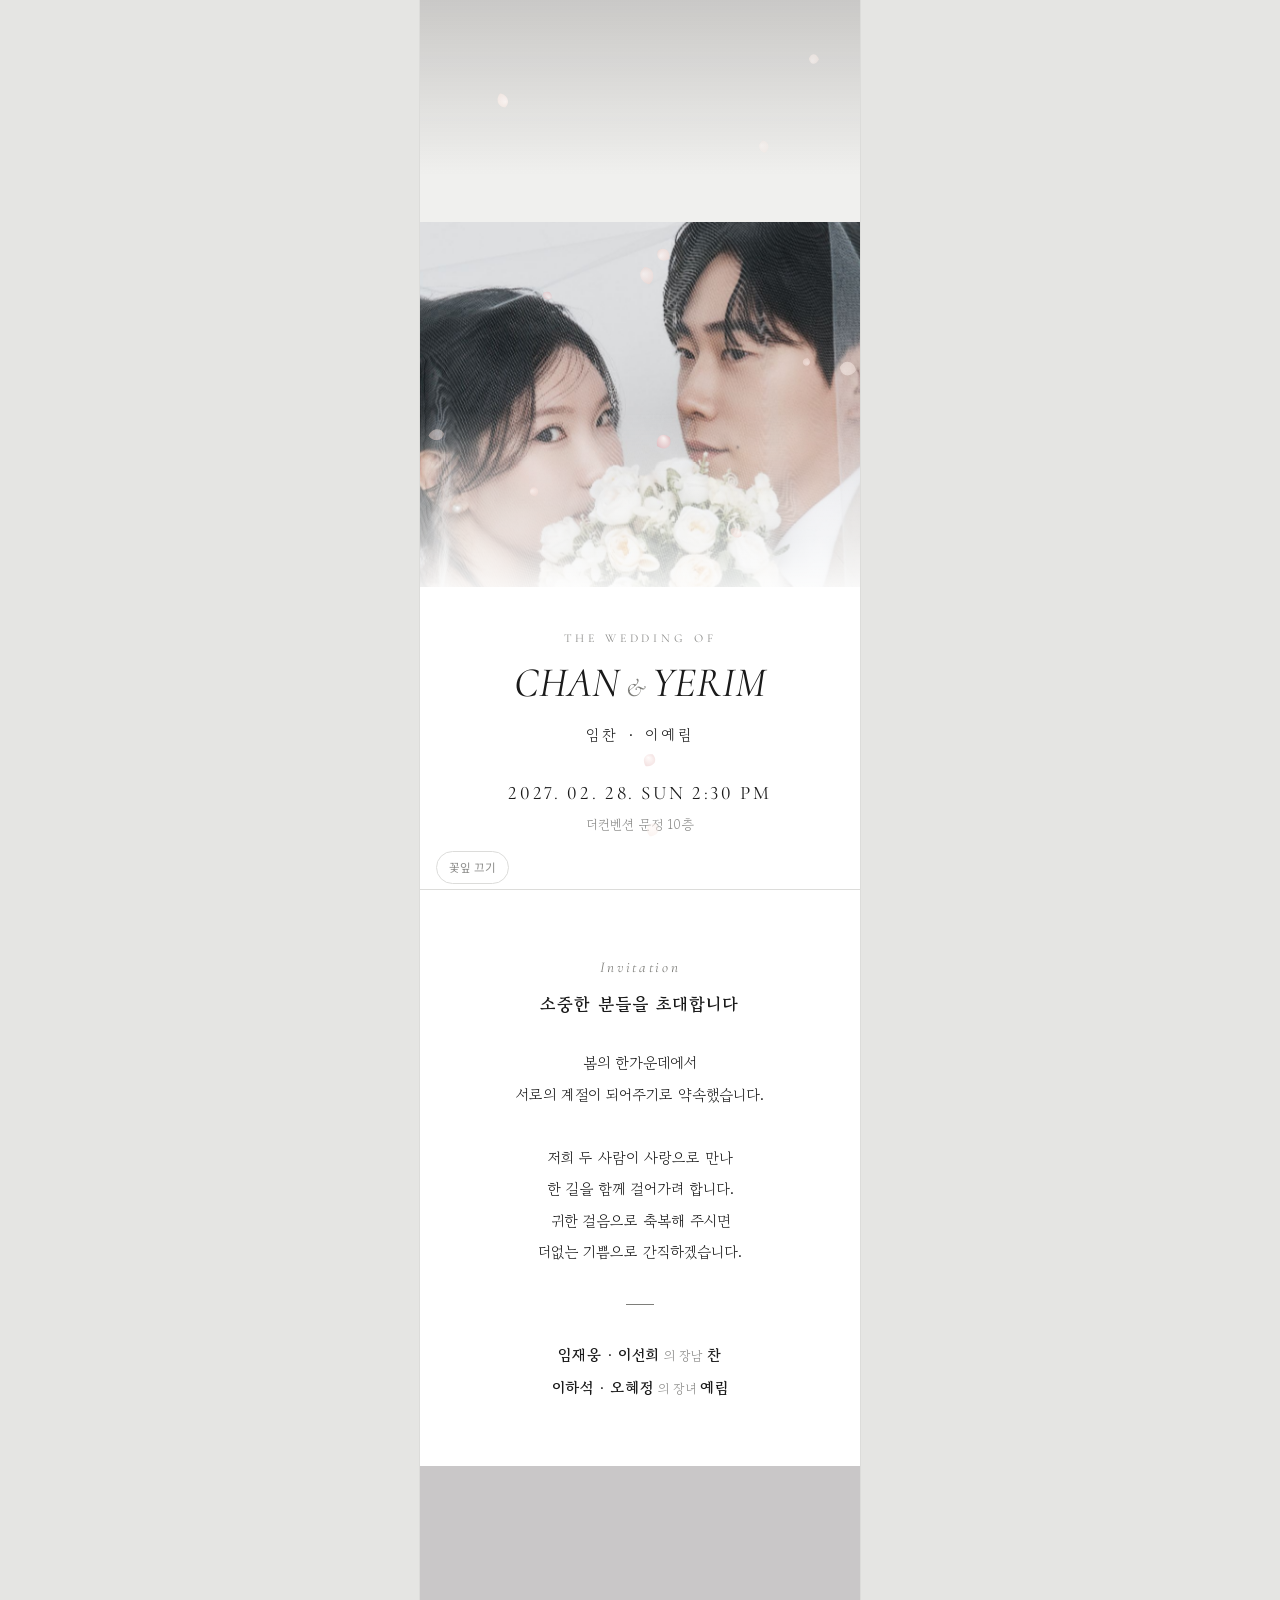
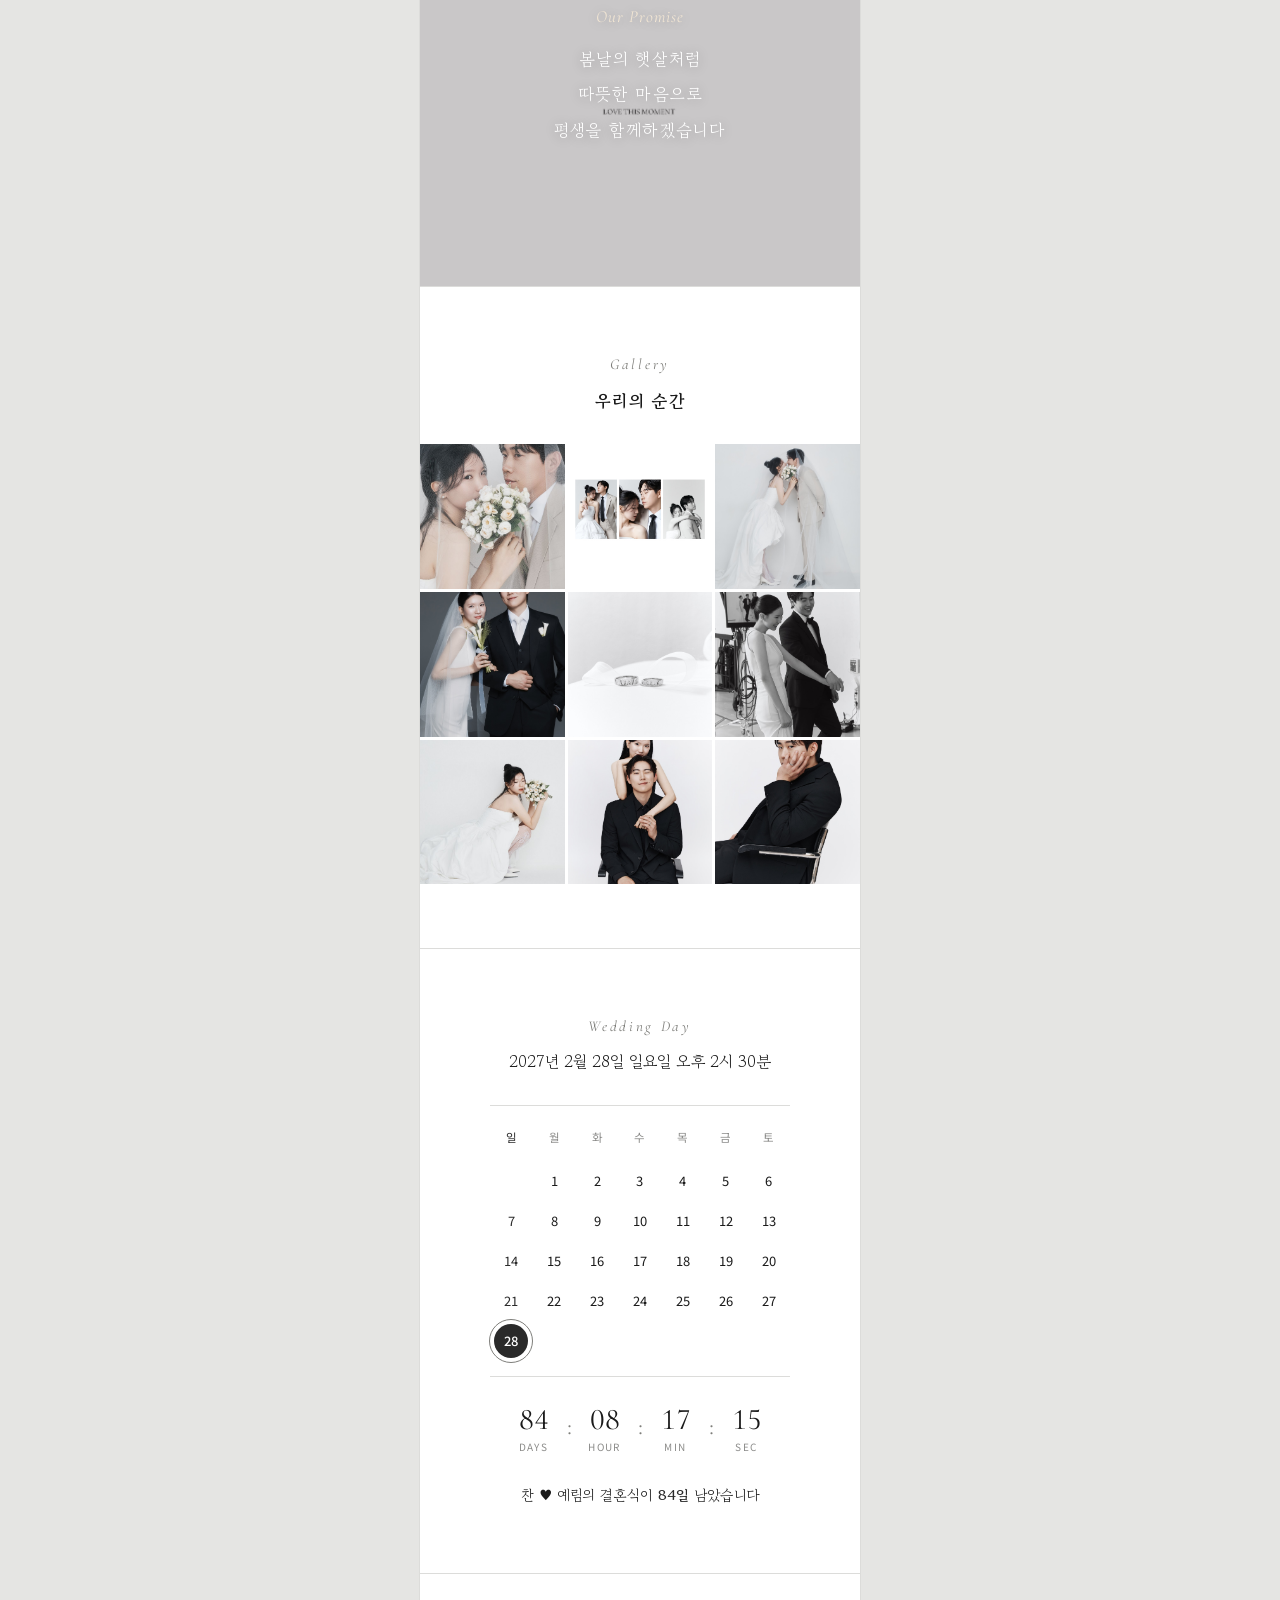
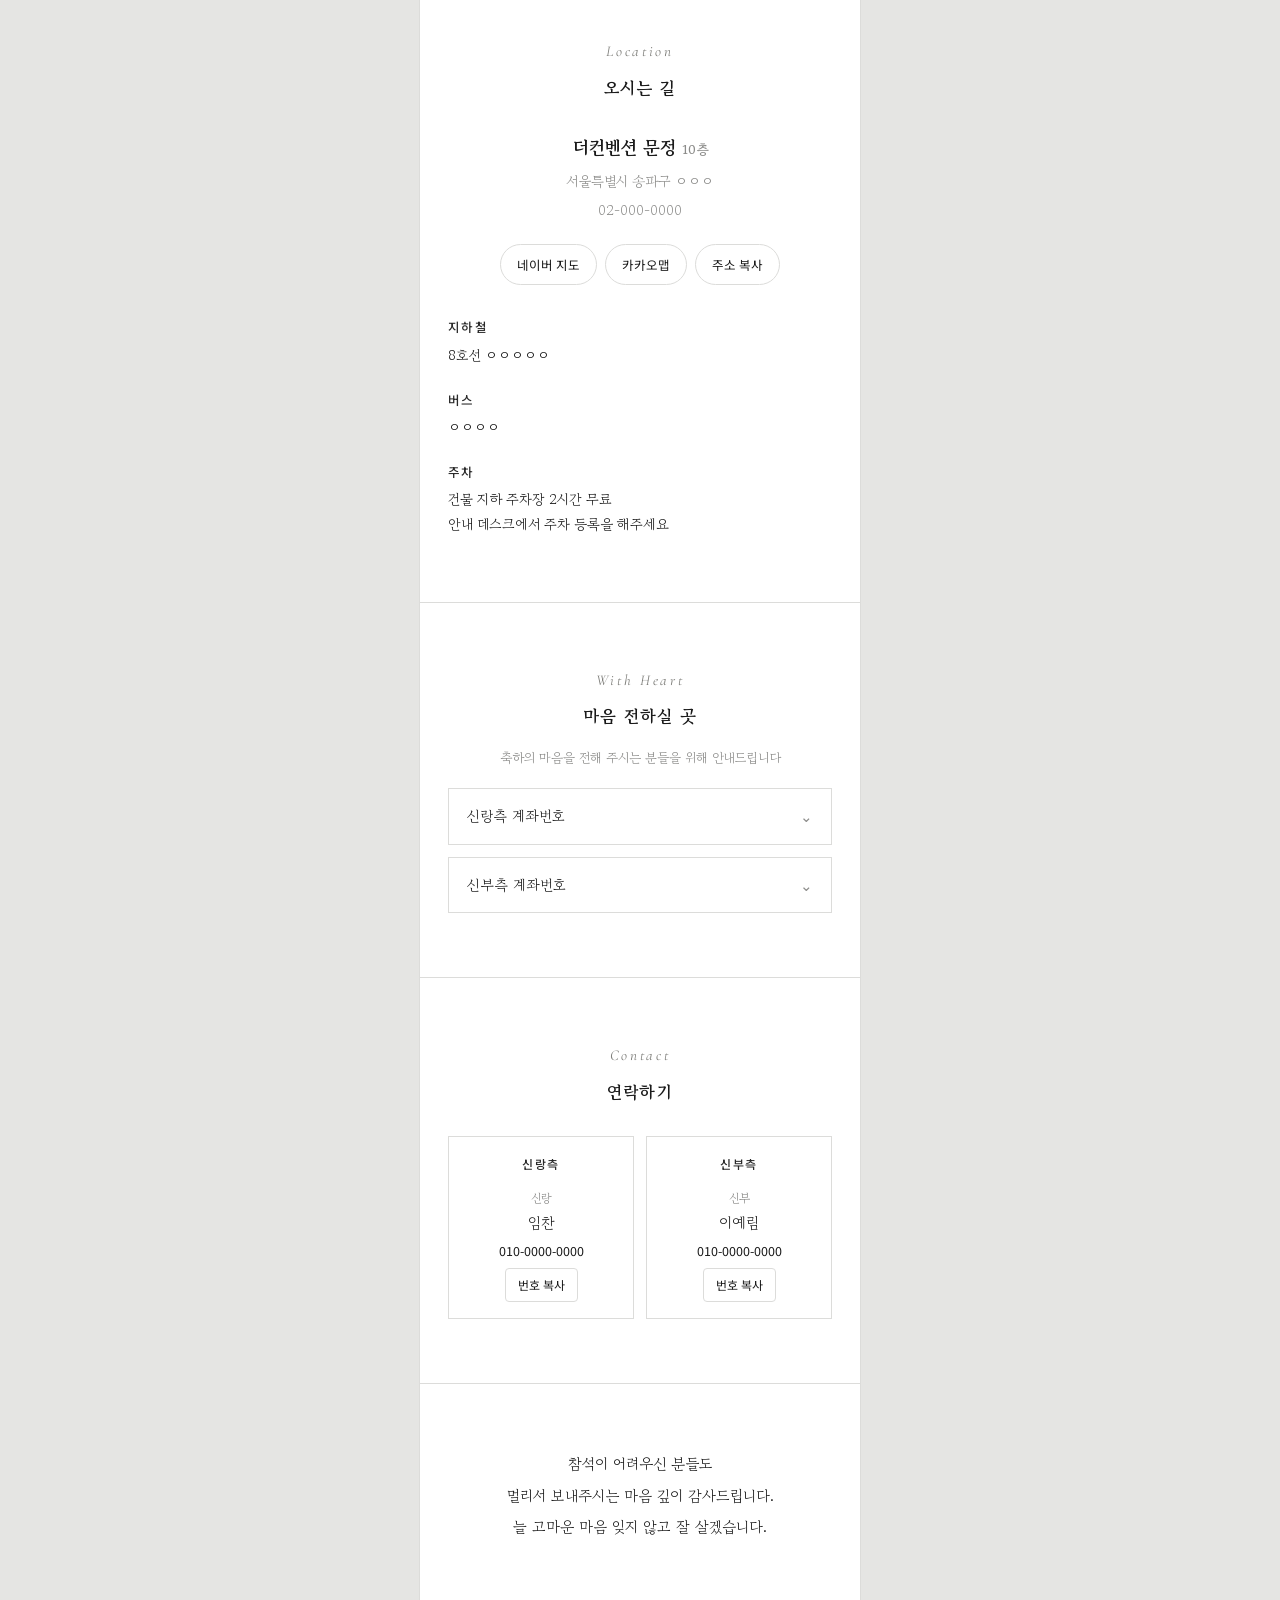
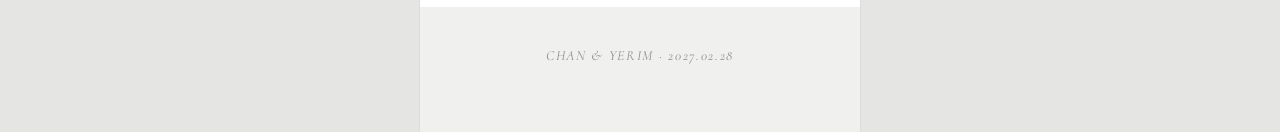
==== index.html @ 81e945f2 "Add files via upload" ====
<!doctype html><html><head><meta charset=utf8><meta name=viewport content="width=device-width,initial-scale=1,viewport-fit=cover"><style>:root{color-scheme:light;padding-top:env(safe-area-inset-top,0px);padding-bottom:env(safe-area-inset-bottom,0px)}body{margin:0;font:14px/1.5 system-ui,-apple-system,sans-serif;background:#fafaf9}img{max-width:100%}[hidden]{display:none!important}</style><meta name="description" content="2027년 2월 28일 · 더컨벤션 문정 10층"><meta property="og:type" content="website"><meta property="og:title" content="임찬 ♥ 이예림 결혼합니다"><meta property="og:description" content="2027년 2월 28일 · 더컨벤션 문정 10층"><meta property="og:image" content="https://chan-yerim-wedding.github.io/og.jpg"><meta property="og:image:width" content="1200"><meta property="og:image:height" content="630"><meta property="og:url" content="https://chan-yerim-wedding.github.io/"><meta name="twitter:card" content="summary_large_image"></head><body><title>임찬 ♥ 이예림 결혼합니다</title><link rel="preconnect" href="https://fonts.googleapis.com"><link rel="preconnect" href="https://fonts.gstatic.com" crossorigin><link rel="stylesheet" href="https://fonts.googleapis.com/css2?family=Cormorant:ital,wght@0,400;0,500;1,400;1,500&family=Gowun+Batang:wght@400;700&family=Gowun+Dodum&family=Great+Vibes&family=Nanum+Myeongjo:wght@400;700&family=Noto+Sans+KR:wght@400;500&family=Playfair+Display:ital@0;1&display=swap"><style id="app-css">
/* Layout: one narrow paper column like a printed card on a tinted ground; the editor is a tabbed sheet. Theme and fonts are swapped by script through these tokens. */
:root{
  --ground:#E9E6E1; --paper:#FBFAF8; --ink:#2B2826; --mute:#8D8781; --line:#DED9D2;
  --accent:#8A6C66; --accent-soft:#F1EAE7; --gold:#A8916A; --bad:#A04A43;
  --f-display:"Cormorant","Gowun Batang",Georgia,serif; --display-style:italic; --display-scale:1;
  --f-body:"Gowun Batang","Nanum Myeongjo","AppleMyungjo",serif;
  --f-ui:"Noto Sans KR",-apple-system,"Apple SD Gothic Neo",sans-serif;
  color-scheme:light;
}
*{box-sizing:border-box}
body{background:var(--ground);color:var(--ink);font-family:var(--f-body);font-size:15px;line-height:1.85;-webkit-font-smoothing:antialiased;transition:background .4s}
button{font:inherit;color:inherit;cursor:pointer}
button:focus-visible,a:focus-visible,input:focus-visible,textarea:focus-visible{outline:2px solid var(--accent);outline-offset:2px}
.card{max-width:440px;margin:0 auto;background:var(--paper);min-height:100%;box-shadow:0 0 0 1px var(--line);overflow:hidden}
.sec{padding:64px 28px;text-align:center;border-top:1px solid var(--line)}
.eyebrow{font-family:var(--f-display);font-style:var(--display-style);font-size:calc(15px * var(--display-scale));letter-spacing:.18em;color:var(--gold);margin:0 0 6px}
.vibes .eyebrow{letter-spacing:.04em}
.h2{font-family:var(--f-body);font-weight:700;font-size:17px;letter-spacing:.08em;margin:0 0 28px;text-wrap:balance}
.muted{color:var(--mute)}
.small{font-size:13px}

/* cover */
.cover{text-align:center;padding:0 0 52px}
.cover-frame{position:relative;overflow:hidden;aspect-ratio:3/4;max-width:100%;background:var(--accent-soft)}
.cover-photo{position:absolute;inset:0;width:100%;height:100%;object-fit:cover;display:block;will-change:transform;animation:settle 2.6s cubic-bezier(.2,.7,.2,1) both}
.cover-frame::after{content:"";position:absolute;inset:0;background:linear-gradient(180deg,rgba(30,24,22,.18),transparent 30%,transparent 70%,color-mix(in srgb,var(--paper) 90%,transparent))}
.std{position:absolute;top:28px;left:0;right:0;text-align:center;z-index:2;color:#fff;font-family:var(--f-display);letter-spacing:.42em;font-size:12px;margin:0;text-shadow:0 1px 8px rgba(0,0,0,.25)}
.std b{display:block;font-weight:400;font-style:var(--display-style);letter-spacing:.06em;font-size:calc(30px * var(--display-scale));margin-top:6px}
.monogram{aspect-ratio:3/4;display:grid;place-items:center;background:var(--accent-soft);position:relative}
.monogram::before{content:"";position:absolute;inset:18px;border:1px solid color-mix(in srgb,var(--accent) 35%,transparent)}
.monogram span{font-family:var(--f-display);font-style:var(--display-style);font-size:88px;line-height:1;color:var(--accent)}
.monogram span em{font-style:normal;font-size:40px;display:block;margin:10px 0;color:var(--gold)}
.cover-of{font-family:var(--f-display);letter-spacing:.32em;font-size:12px;color:var(--mute);margin:40px 0 10px}
.cover-names{font-family:var(--f-display);font-style:var(--display-style);font-size:calc(42px * var(--display-scale));line-height:1.15;margin:0;font-weight:400;text-wrap:balance}
.cover-names i{font-size:.62em;color:var(--gold);margin:0 .25em;font-style:var(--display-style)}
.cover-names span{display:inline-block;animation:rise 1.2s cubic-bezier(.2,.7,.2,1) both}
.cover-ko{font-size:15px;letter-spacing:.2em;margin:14px 0 0}
.cover-date{font-family:var(--f-display);font-size:19px;letter-spacing:.14em;margin:26px 0 2px;font-variant-numeric:lining-nums}
.cover-venue{font-size:13.5px;color:var(--mute);margin:0}
/* cover: overlay */
.cv-overlay .cover{padding:0}
.cv-overlay .cover-frame{aspect-ratio:auto;height:min(720px,100vh);min-height:560px}
.cv-overlay .cover-frame::after{background:linear-gradient(180deg,rgba(20,16,15,.25),transparent 35%,transparent 45%,rgba(20,16,15,.62))}
.cv-overlay .cover-text{position:absolute;left:0;right:0;bottom:44px;z-index:2;color:#fff;padding-inline:20px}
.cv-overlay .cover-of,.cv-overlay .cover-venue{color:rgba(255,255,255,.82)}
.cv-overlay .cover-of{margin-top:0}
.cv-overlay .cover-names i{color:#EADBC0}
.cv-overlay .std{display:none}
/* cover: arch */
.cv-arch .cover{padding:44px 32px 52px}
.cv-arch .cover-frame{border-radius:999px 999px 0 0;aspect-ratio:3/4.2}
.cv-arch .cover-frame::after{background:none}
.cv-arch .std{display:none}
.cv-arch .arch-top{font-family:var(--f-display);letter-spacing:.42em;font-size:11.5px;color:var(--gold);margin:0 0 22px}
.cv-arch .cover-of{margin-top:32px}

@keyframes settle{from{transform:scale(1.12)}to{transform:scale(1)}}
@keyframes rise{from{opacity:0;transform:translateY(14px);filter:blur(3px)}to{opacity:1;transform:none;filter:none}}

/* greeting */
.greet{font-size:15px;line-height:2.1;margin:0}
.ornament{width:28px;height:1px;background:var(--gold);margin:36px auto}
.parents{display:grid;gap:6px;font-size:15px}
.parents b{font-weight:700;letter-spacing:.04em}
.parents .rel{color:var(--mute);font-size:13px;margin:0 .35em}

/* story */
.story{list-style:none;margin:0 auto;padding:0;max-width:320px;text-align:left;position:relative}
.story::before{content:"";position:absolute;left:5px;top:8px;bottom:8px;width:1px;background:var(--line)}
.story li{position:relative;padding:0 0 30px 30px}
.story li:last-child{padding-bottom:0}
.story li::before{content:"";position:absolute;left:0;top:9px;width:11px;height:11px;border-radius:50%;background:var(--paper);border:1px solid var(--accent)}
.story .when{font-family:var(--f-display);font-style:var(--display-style);color:var(--gold);font-size:calc(16px * var(--display-scale));letter-spacing:.06em;margin:0}
.story h3{font-size:15.5px;margin:2px 0 4px;font-weight:700}
.story p{margin:0;font-size:14px;color:var(--mute);line-height:1.85}

/* calendar */
.when-line{font-size:16px;margin:0 0 28px}
.cal{display:grid;grid-template-columns:repeat(7,1fr);gap:6px 0;max-width:300px;margin:0 auto;font-family:var(--f-ui);font-size:13px;font-variant-numeric:tabular-nums;border-block:1px solid var(--line);padding-block:18px}
.cal .wd{color:var(--mute);font-size:11.5px;padding-bottom:6px}
.cal .sun{color:var(--accent)}
.cal div{height:34px;display:grid;place-items:center}
.cal .day{position:relative;width:34px;height:34px;margin:auto;border-radius:50%;background:var(--accent);color:var(--paper);font-weight:500;display:grid;place-items:center}
.cal .day::after{content:"";position:absolute;inset:-5px;border:1px solid var(--gold);border-radius:50%}
.count{display:flex;justify-content:center;gap:4px;margin:26px auto 0;font-family:var(--f-display);font-variant-numeric:tabular-nums lining-nums}
.count div{min-width:58px;display:grid;gap:2px}
.count b{font-weight:400;font-size:30px;line-height:1.1}
.count small{font-family:var(--f-ui);font-size:10px;letter-spacing:.14em;color:var(--mute)}
.count .sep{min-width:0;font-size:24px;color:var(--gold);padding-top:2px}
.dday{margin:26px 0 0;font-size:14.5px}
.dday b{color:var(--accent)}

/* mid */
.mid{position:relative;overflow:hidden;height:420px;display:grid;place-items:center;text-align:center}
.mid img{position:absolute;left:0;top:-15%;width:100%;height:130%;object-fit:cover;will-change:transform;max-width:none}
.mid::before{content:"";position:absolute;inset:0;background:rgba(30,24,26,.24);z-index:1}
.mid-in{position:relative;z-index:2;padding-inline:24px}
.mid-in p{color:#fff;font-size:17px;line-height:2.1;letter-spacing:.06em;margin:0;text-shadow:0 1px 12px rgba(0,0,0,.25)}
.mid-in .eyebrow{color:#F2E6D4;margin-bottom:12px;line-height:1.4}

/* gallery */
.grid{display:grid;grid-template-columns:repeat(6,1fr);gap:3px;margin:0 -28px}
.grid button{padding:0;border:0;background:var(--line);aspect-ratio:1;overflow:hidden;display:block;grid-column:span 2}
.grid button.w6{grid-column:span 6;aspect-ratio:3/2}
.grid button.w3{grid-column:span 3}
.gimg{width:100%;height:100%;object-fit:cover;display:block;transition:transform .6s ease}
.grid button:hover .gimg,.mag button:hover .gimg{transform:scale(1.04)}
.mag{columns:2;column-gap:8px;margin:0 -12px}
.mag button{display:block;width:100%;padding:0;border:0;margin:0 0 8px;break-inside:avoid;overflow:hidden;background:var(--line);aspect-ratio:3/4}
.mag button:nth-child(3n+2){aspect-ratio:1}
.mag button:nth-child(4n+3){aspect-ratio:4/5}
.slide{display:flex;gap:10px;overflow-x:auto;scroll-snap-type:x mandatory;margin:0 -28px;padding:0 28px 6px;scrollbar-width:none;-webkit-overflow-scrolling:touch}
.slide::-webkit-scrollbar{display:none}
.slide button{flex:0 0 84%;padding:0;border:0;scroll-snap-align:center;aspect-ratio:3/4;overflow:hidden;background:var(--line);border-radius:2px}
.slide-count{margin:14px 0 0;font-family:var(--f-display);letter-spacing:.2em;font-size:14px;color:var(--mute);font-variant-numeric:tabular-nums lining-nums}
.more{margin-top:22px;background:none;border:1px solid var(--line);padding:9px 22px;font-family:var(--f-ui);font-size:13px;color:var(--mute)}
.lb{position:fixed;inset:0;background:rgba(24,22,21,.95);z-index:60;display:flex;flex-direction:column;align-items:center;justify-content:center;padding:calc(16px + env(safe-area-inset-top,0px)) 16px calc(16px + env(safe-area-inset-bottom,0px))}
.lb img{max-height:78vh;max-width:100%;object-fit:contain}
.lb-bar{display:flex;gap:28px;align-items:center;margin-top:18px;color:#EDE8E3;font-family:var(--f-ui);font-size:13px;font-variant-numeric:tabular-nums}
.lb-bar button{background:none;border:0;color:#EDE8E3;font-size:22px;padding:6px 12px}
.lb-x{position:absolute;top:calc(12px + env(safe-area-inset-top,0px));right:12px;background:none;border:0;color:#EDE8E3;font-size:28px;line-height:1;padding:8px}

/* location */
.venue{font-size:18px;font-weight:700;margin:0}
.addr{margin:4px 0 0;font-size:14px;color:var(--mute)}
.btnrow{display:flex;gap:8px;justify-content:center;flex-wrap:wrap;margin:20px 0 6px}
.pill{display:inline-flex;align-items:center;gap:6px;border:1px solid var(--line);background:var(--paper);padding:8px 16px;font-family:var(--f-ui);font-size:12.5px;color:var(--ink);text-decoration:none;border-radius:999px}
.pill:hover{border-color:var(--accent);color:var(--accent)}
.way{text-align:left;margin-top:30px;display:grid;gap:20px}
.way h3{font-family:var(--f-ui);font-size:12.5px;font-weight:500;letter-spacing:.1em;color:var(--accent);margin:0 0 4px}
.way p{margin:0;font-size:14px;line-height:1.8}

/* notice */
.notices{display:grid;gap:12px;text-align:left}
.notice{border:1px solid var(--line);padding:18px 20px;background:color-mix(in srgb,var(--accent-soft) 40%,var(--paper))}
.notice h3{font-size:14.5px;margin:0 0 6px;font-weight:700;color:var(--accent)}
.notice p{margin:0;font-size:14px;line-height:1.85}

/* accounts & contact */
.acc{text-align:left;border:1px solid var(--line);margin-top:12px}
.acc>button{width:100%;display:flex;justify-content:space-between;align-items:center;background:var(--paper);border:0;padding:14px 18px;font-size:14.5px}
.acc>button span:last-child{font-family:var(--f-ui);color:var(--mute);transition:transform .25s}
.acc.open>button span:last-child{transform:rotate(180deg)}
.acc-body{border-top:1px solid var(--line);background:color-mix(in srgb,var(--accent-soft) 45%,var(--paper))}
.acc-row{display:flex;justify-content:space-between;gap:12px;align-items:center;padding:14px 18px;border-top:1px solid var(--line)}
.acc-row:first-child{border-top:0}
.acc-row>div{min-width:0}
.acc-row .who{font-size:13px;color:var(--mute);margin:0}
.acc-row .num{font-family:var(--f-ui);font-size:14px;margin:0;font-variant-numeric:tabular-nums;word-break:break-all}
.copy{flex:none;border:1px solid var(--line);background:var(--paper);font-family:var(--f-ui);font-size:12px;padding:5px 12px;border-radius:4px}
.contacts{display:grid;grid-template-columns:1fr 1fr;gap:12px}
.contacts>div{border:1px solid var(--line);padding:16px 10px;min-width:0;display:grid;gap:12px;align-content:start}
.contacts h3{margin:0;font-family:var(--f-ui);font-size:12px;font-weight:500;letter-spacing:.12em;color:var(--accent)}
.person p{margin:0}
.person .role{font-size:12px;color:var(--mute)}
.person .num{font-family:var(--f-ui);font-size:12.5px;font-variant-numeric:tabular-nums;margin:2px 0 6px;word-break:break-all}

.closing{line-height:2.1;margin:0}
.foot{padding:36px 20px 64px;text-align:center;font-family:var(--f-display);font-style:var(--display-style);color:var(--mute);letter-spacing:.12em;font-size:calc(14px * var(--display-scale));background:var(--accent-soft)}

/* floating */
.progress{position:fixed;top:env(safe-area-inset-top,0px);left:50%;width:min(440px,100%);transform:translateX(-50%);height:2px;z-index:45;pointer-events:none}
.progress i{display:block;height:100%;background:linear-gradient(90deg,transparent,var(--gold));transform-origin:0 50%;transform:scaleX(0)}
.fx-cv{position:fixed;top:0;left:50%;transform:translateX(-50%);width:min(440px,100%);height:100%;pointer-events:none;z-index:35}
.chip{position:fixed;z-index:46;background:color-mix(in srgb,var(--paper) 84%,transparent);backdrop-filter:blur(6px);-webkit-backdrop-filter:blur(6px);border:1px solid var(--line);border-radius:999px;font-family:var(--f-ui);font-size:11.5px;padding:5px 12px;color:var(--mute)}
.fx-tg{bottom:calc(16px + env(safe-area-inset-bottom,0px));left:max(16px,calc(50% - 204px))}
.is-admin .fx-tg{bottom:calc(84px + env(safe-area-inset-bottom,0px))}
.is-admin .bgm{top:calc(100px + env(safe-area-inset-top,0px))}
.bgm{top:calc(14px + env(safe-area-inset-top,0px));right:max(14px,calc(50% - 206px));display:flex;align-items:center;gap:6px;color:var(--ink)}
.bars{display:inline-flex;gap:2px;align-items:flex-end;height:11px}
.bars i{width:2px;background:var(--accent);height:3px}
.bgm.on .bars i{animation:eq .9s ease-in-out infinite}
.bgm.on .bars i:nth-child(2){animation-delay:.2s}.bgm.on .bars i:nth-child(3){animation-delay:.4s}
@keyframes eq{0%,100%{height:3px}50%{height:11px}}
.toast{position:fixed;left:50%;bottom:calc(64px + env(safe-area-inset-bottom,0px));transform:translateX(-50%);background:var(--ink);color:var(--paper);font-family:var(--f-ui);font-size:13px;padding:10px 18px;border-radius:999px;z-index:80;max-width:calc(100% - 32px);text-align:center}
.fab{position:fixed;right:16px;bottom:calc(16px + env(safe-area-inset-bottom,0px));z-index:40;background:var(--ink);color:var(--paper);border:0;border-radius:999px;padding:11px 18px;font-family:var(--f-ui);font-size:13px;box-shadow:0 6px 20px rgba(0,0,0,.18)}

/* scroll reveal */
@supports (animation-timeline: view()){
  .rv{animation:reveal linear both;animation-timeline:view();animation-range:entry 0% entry 100%}
  .rv-soft{animation:reveal-soft linear both;animation-timeline:view();animation-range:entry 0% entry 90%}
  .cal .day::after{animation:ring linear both;animation-timeline:view();animation-range:entry 40% cover 45%}
  .ornament{animation:line linear both;animation-timeline:view();animation-range:entry 20% cover 40%}
}
@keyframes reveal{from{opacity:0;transform:translateY(34px);filter:blur(4px)}to{opacity:1;transform:none;filter:none}}
@keyframes reveal-soft{from{opacity:0;transform:scale(.94)}to{opacity:1;transform:none}}
@keyframes ring{from{transform:scale(1.9);opacity:0}to{transform:scale(1);opacity:1}}
@keyframes line{from{transform:scaleX(0)}to{transform:scaleX(1)}}
.no-motion .rv,.no-motion .rv-soft,.no-motion .ornament,.no-motion .cal .day::after,.no-motion .cover-photo,.no-motion .cover-names span{animation:none!important}

/* admin */
.adm{font-family:var(--f-ui);font-size:14px;line-height:1.6;min-height:100%}
.adm-top{position:sticky;top:env(safe-area-inset-top,0px);z-index:30;background:var(--paper);border-bottom:1px solid var(--line)}
.adm-top-in{max-width:640px;margin:0 auto;display:flex;align-items:center;gap:10px;padding:10px 16px}
.adm-top h1{font-size:15px;font-weight:500;margin:0;flex:1;min-width:0}
.tabs{display:flex;border:1px solid var(--line);border-radius:6px;overflow:hidden}
.tabs button{border:0;background:var(--paper);padding:6px 12px;font-size:13px}
.tabs button[aria-pressed="true"]{background:var(--ink);color:var(--paper)}
.adm-x{border:0;background:none;font-size:13px;color:var(--mute);padding:6px 4px}
.subtabs{max-width:640px;margin:0 auto;display:flex;gap:6px;padding:0 16px 10px;overflow-x:auto}
.subtabs button{flex:none;border:1px solid var(--line);background:var(--paper);border-radius:999px;padding:5px 14px;font-size:13px;color:var(--mute)}
.subtabs button[aria-pressed="true"]{border-color:var(--accent);color:var(--accent);background:var(--accent-soft)}
.adm-body{max-width:640px;margin:0 auto;padding:16px 16px 120px;display:grid;gap:14px}
.note{background:var(--accent-soft);border:1px solid color-mix(in srgb,var(--accent) 25%,transparent);padding:12px 14px;border-radius:8px;font-size:13px}
.note button{margin-left:6px;border:1px solid var(--accent);background:var(--paper);color:var(--accent);border-radius:4px;font-size:12px;padding:2px 10px}
.panel{background:var(--paper);border:1px solid var(--line);border-radius:10px;padding:18px 16px}
.panel h2{font-size:14px;font-weight:500;margin:0 0 14px}
.panel h2 small{font-weight:400;color:var(--mute);margin-left:6px;font-size:12px}
.fields{display:grid;grid-template-columns:1fr 1fr;gap:12px}
.fld{display:grid;gap:4px;min-width:0}
.fld.wide{grid-column:1/-1}
.fld label{font-size:12px;color:var(--mute)}
.fld input,.fld textarea,.row-edit input,.row-edit textarea{width:100%;min-width:0;border:1px solid var(--line);border-radius:6px;padding:9px 10px;font:inherit;font-size:14px;background:#fff;color:#2B2826}
.fld textarea,.row-edit textarea{min-height:92px;resize:vertical;line-height:1.7}
@media (max-width:480px){.fields{grid-template-columns:1fr}}
.opts{display:grid;grid-template-columns:repeat(auto-fill,minmax(112px,1fr));gap:8px}
.opt{border:1px solid var(--line);background:#fff;border-radius:8px;padding:10px;text-align:left;display:grid;gap:6px;min-width:0;color:#2B2826}
.opt[aria-pressed="true"]{border-color:var(--accent);box-shadow:0 0 0 1px var(--accent)}
.opt b{font-weight:500;font-size:13px}
.opt small{color:#8D8781;font-size:11.5px;line-height:1.4}
.sw{display:flex;gap:4px}
.sw i{width:18px;height:18px;border-radius:50%;border:1px solid rgba(0,0,0,.08)}
.opt .sample-txt{font-size:20px;line-height:1.2}
.chk{display:flex;align-items:center;gap:8px;font-size:14px;margin-top:12px}
.chk input{width:18px;height:18px;accent-color:var(--accent)}
.cover-slot{display:flex;gap:14px;align-items:center;flex-wrap:wrap}
.cover-slot img,.cover-slot .empty{width:96px;aspect-ratio:3/4;object-fit:cover;border-radius:4px;border:1px solid var(--line);background:var(--accent-soft)}
.cover-slot .empty{display:grid;place-items:center;color:var(--mute);font-size:11px;text-align:center}
.pics{display:grid;grid-template-columns:repeat(auto-fill,minmax(96px,1fr));gap:10px;margin-top:12px}
.pic{position:relative;border:1px solid var(--line);border-radius:6px;overflow:hidden;background:var(--line)}
.pic img{width:100%;aspect-ratio:1;object-fit:cover;display:block}
.pic .n{position:absolute;top:4px;left:4px;background:rgba(0,0,0,.55);color:#fff;font-size:11px;padding:0 6px;border-radius:3px;font-variant-numeric:tabular-nums}
.pic-ctl{display:flex;background:var(--paper)}
.pic-ctl button{flex:1;border:0;background:none;padding:5px 0;font-size:13px;color:var(--mute)}
.pic-ctl .del:hover{color:var(--bad)}
.ask{position:absolute;inset:0;background:rgba(251,250,248,.95);display:grid;place-content:center;gap:6px;text-align:center;font-size:12px;padding:6px;color:#2B2826}
.ask div{display:flex;gap:6px;justify-content:center}
.ask button{border:1px solid var(--line);background:#fff;border-radius:4px;padding:3px 8px;font-size:12px}
.ask .yes{border-color:var(--bad);color:var(--bad)}
.upl{position:relative;display:inline-flex;align-items:center;gap:6px;border:1px dashed var(--accent);color:var(--accent);background:var(--paper);border-radius:6px;padding:8px 14px;font-size:13px;cursor:pointer}
.upl input{position:absolute;width:1px;height:1px;opacity:0}
.ghost{border:1px solid var(--line);background:var(--paper);border-radius:6px;padding:7px 12px;font-size:13px}
.tpls{display:flex;flex-wrap:wrap;gap:6px;margin-bottom:12px}
.rows{display:grid;gap:10px}
.row-edit{display:grid;grid-template-columns:repeat(var(--cols,3),minmax(0,1fr)) auto;gap:6px;align-items:start;border-top:1px dashed var(--line);padding-top:10px}
.row-edit:first-child{border-top:0;padding-top:0}
.row-edit .full{grid-column:1/-2}
.row-edit .rm{border:0;background:none;color:var(--mute);font-size:18px;padding:4px 6px}
@media (max-width:480px){.row-edit{grid-template-columns:1fr 1fr auto}.row-edit>input:nth-child(3){grid-column:1/3}}
.side-label{font-size:12px;color:var(--accent);margin:4px 0 6px}
.order{display:grid;gap:6px}
.order-row{display:flex;align-items:center;gap:10px;border:1px solid var(--line);border-radius:8px;padding:8px 10px;background:#fff;color:#2B2826}
.order-row.off{opacity:.5}
.order-row span{flex:1;min-width:0;font-size:14px}
.order-row button{border:1px solid var(--line);background:var(--paper);border-radius:4px;width:30px;height:28px;padding:0}
.order-row input{width:18px;height:18px;accent-color:var(--accent)}
.savebar{position:fixed;left:0;right:0;bottom:0;z-index:30;background:var(--paper);border-top:1px solid var(--line);padding:12px 16px calc(12px + env(safe-area-inset-bottom,0px))}
.savebar-in{max-width:640px;margin:0 auto;display:flex;align-items:center;gap:12px}
.meter{flex:1;font-size:12px;color:var(--mute);min-width:0;font-variant-numeric:tabular-nums}
.meter b{font-weight:500;color:var(--ink)}
.meter.warn b{color:var(--bad)}
.save{border:0;background:var(--accent);color:#fff;border-radius:8px;padding:11px 22px;font-size:14px;font-weight:500}
.save:disabled{opacity:.55;cursor:default}
.preview-wrap{padding:16px 0 120px}
@media (prefers-reduced-motion:reduce){*,*::before,*::after{transition:none!important;animation:none!important}}
</style><main id="app"></main><script type="application/json" id="app-data">{"isSample":false,"groom":{"name":"임찬","en":"CHAN","father":"임재웅","mother":"이선희","order":"장남","phone":"010-0000-0000","fatherPhone":"","motherPhone":""},"bride":{"name":"이예림","en":"YERIM","father":"이하석","mother":"오혜정","order":"장녀","phone":"010-0000-0000","fatherPhone":"","motherPhone":""},"date":"2027-02-28","time":"14:30","venue":"더컨벤션 문정","hall":"10층","address":"서울특별시 송파구 ㅇㅇㅇ","venueTel":"02-000-0000","greetTitle":"소중한 분들을 초대합니다","greeting":"봄의 한가운데에서\n서로의 계절이 되어주기로 약속했습니다.\n\n저희 두 사람이 사랑으로 만나\n한 길을 함께 걸어가려 합니다.\n귀한 걸음으로 축복해 주시면\n더없는 기쁨으로 간직하겠습니다.","subway":"8호선 ㅇㅇㅇㅇㅇ","bus":"ㅇㅇㅇㅇ","parking":"건물 지하 주차장 2시간 무료\n안내 데스크에서 주차 등록을 해주세요","accounts":{"groom":[{"who":"신랑 임 찬","bank":"국민은행","num":"000000-00-000000"},{"who":"아버지 임재웅","bank":"신한은행","num":"000-000-000000"}],"bride":[{"who":"신부 이예림","bank":"우리은행","num":"0000-000-000000"},{"who":"아버지 이하석","bank":"하나은행","num":"000-000000-00000"}]},"closing":"참석이 어려우신 분들도\n멀리서 보내주시는 마음 깊이 감사드립니다.\n늘 고마운 마음 잊지 않고 잘 살겠습니다.","cover":"[data-uri]","photos":["[data-uri]","[data-uri]","[data-uri]","[data-uri]","[data-uri]","[data-uri]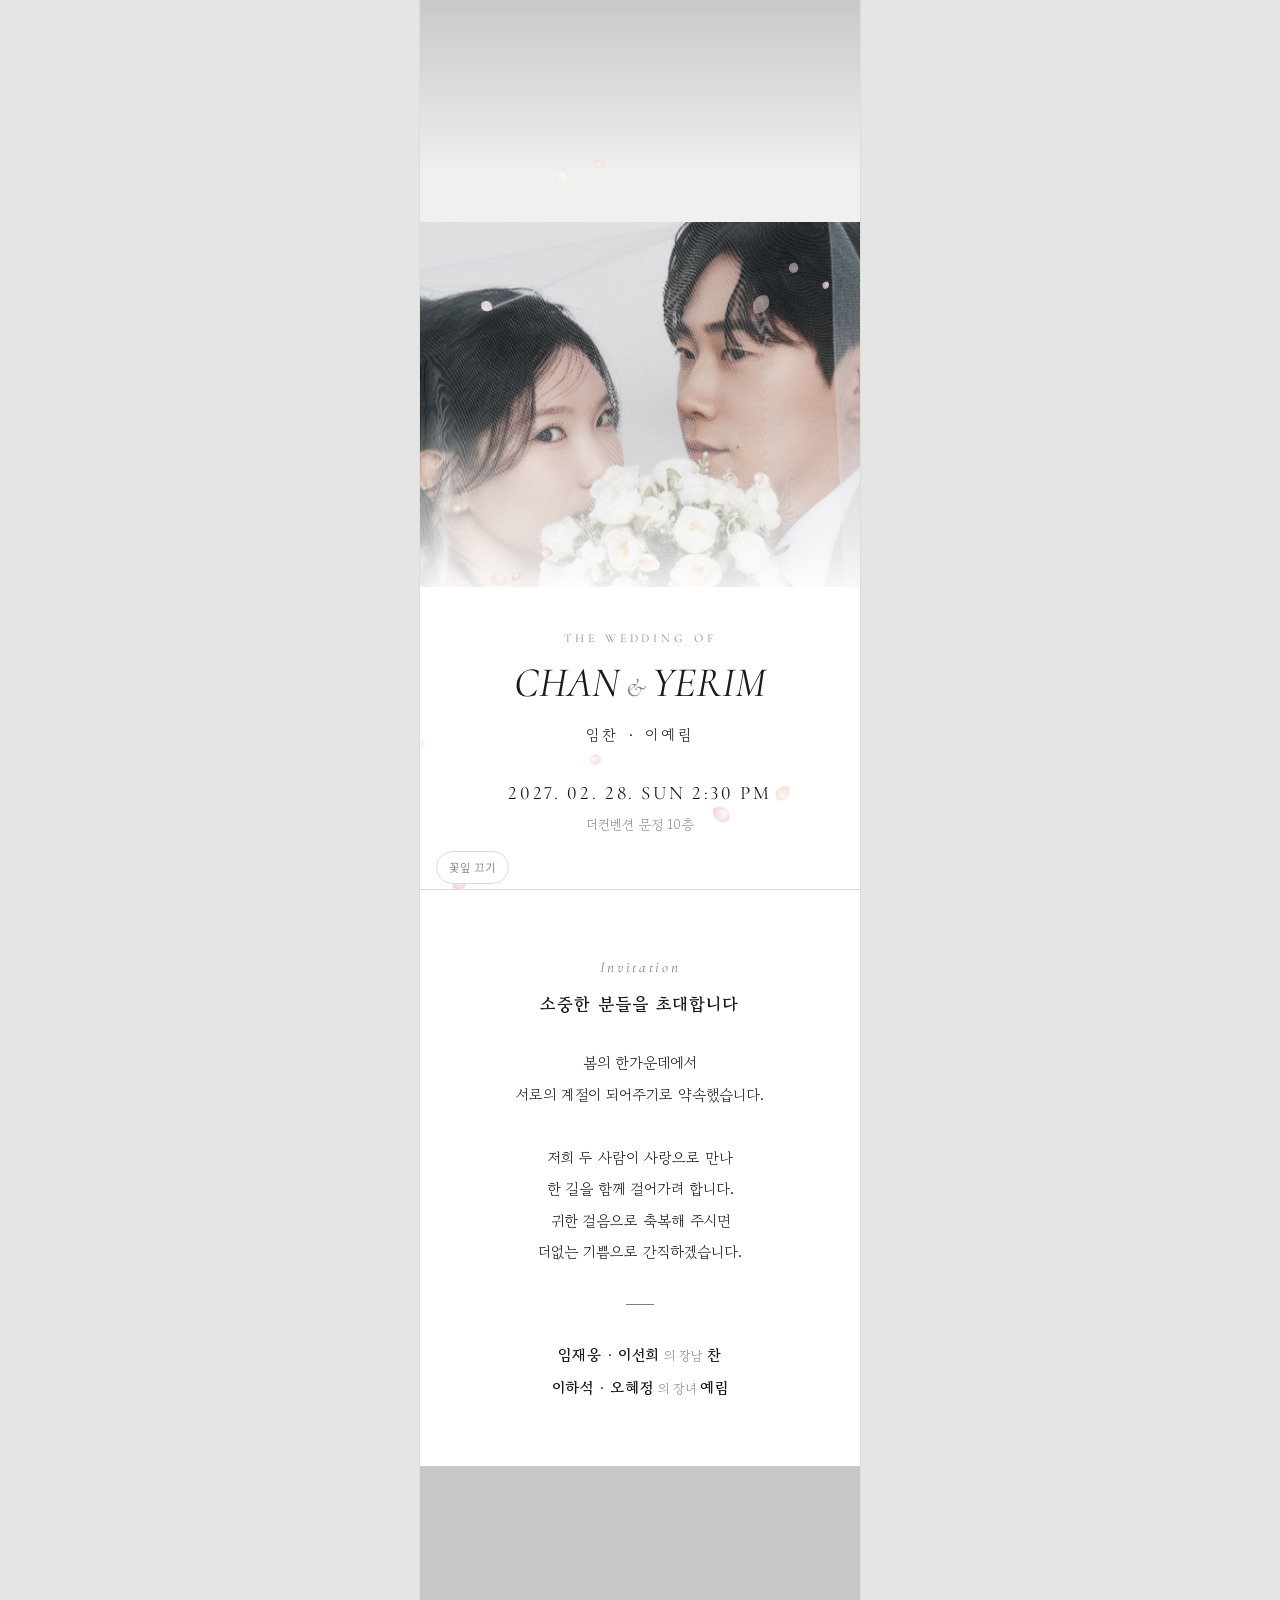
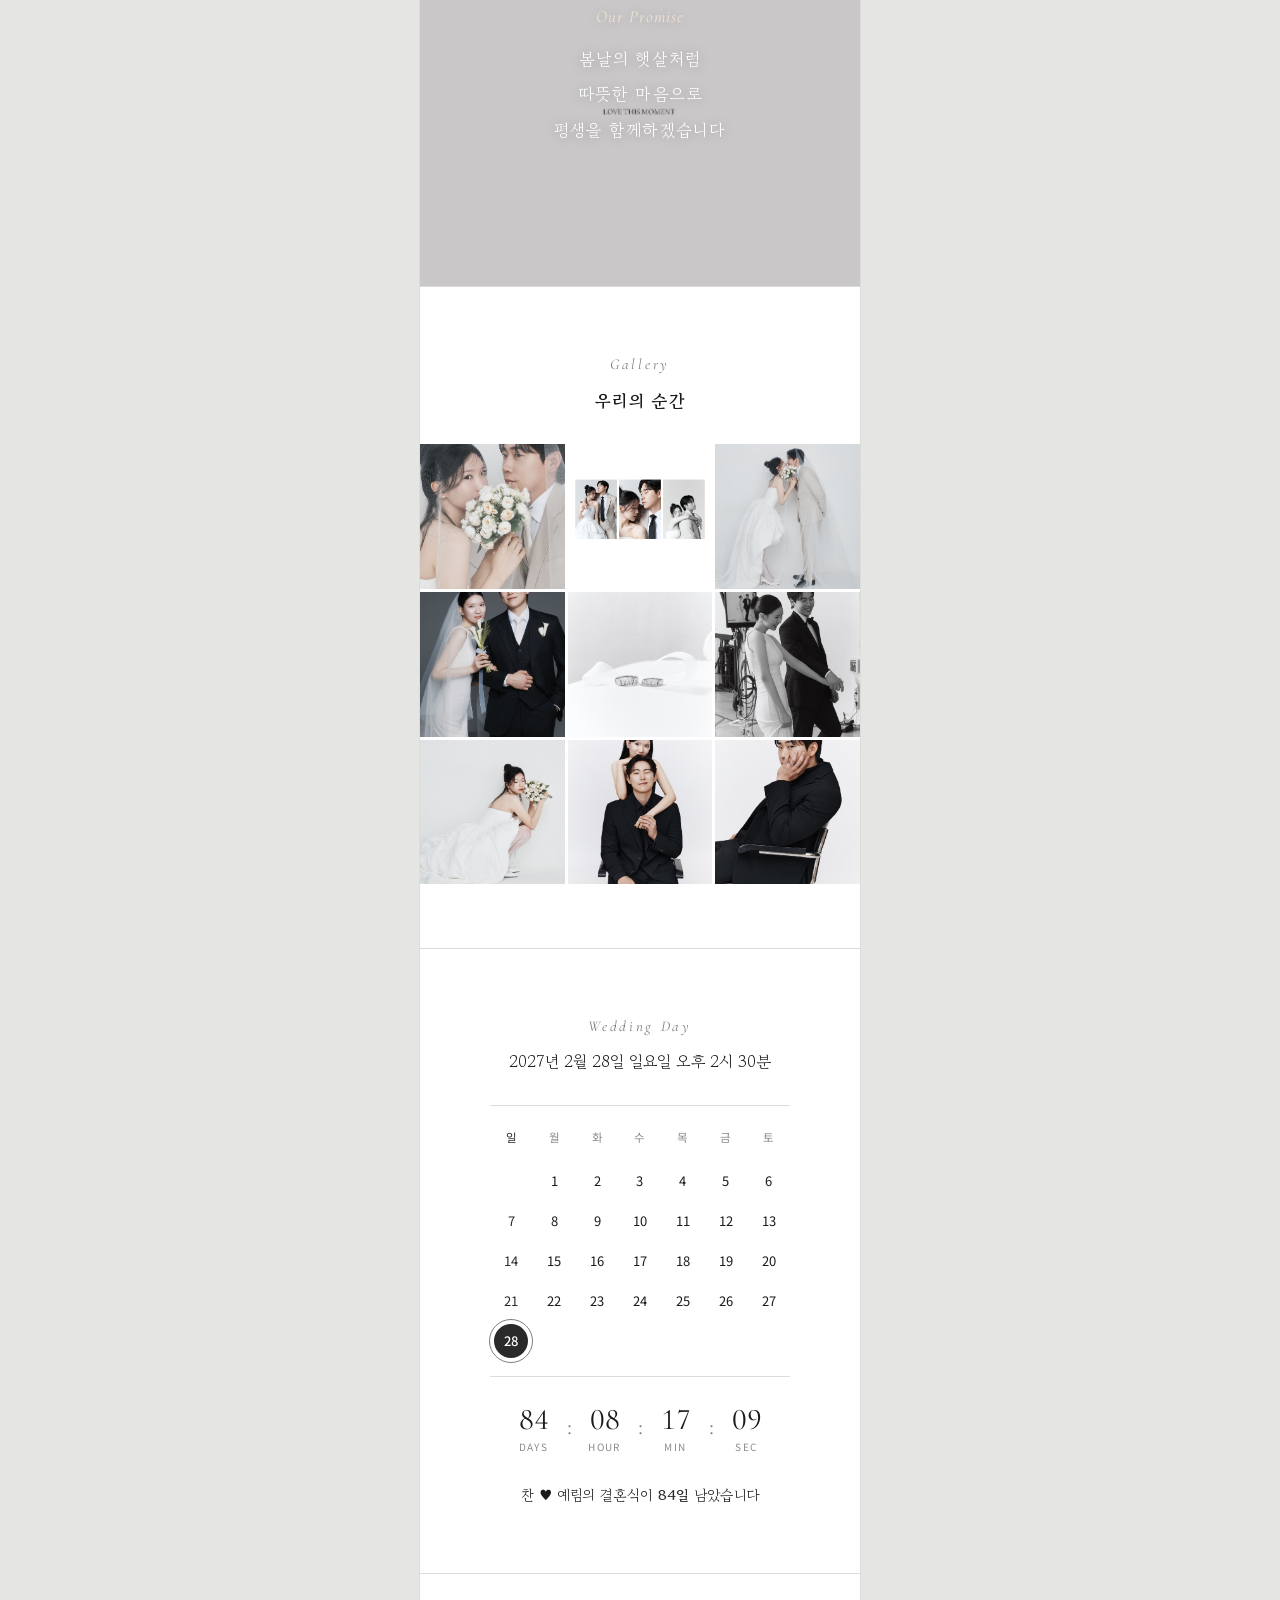
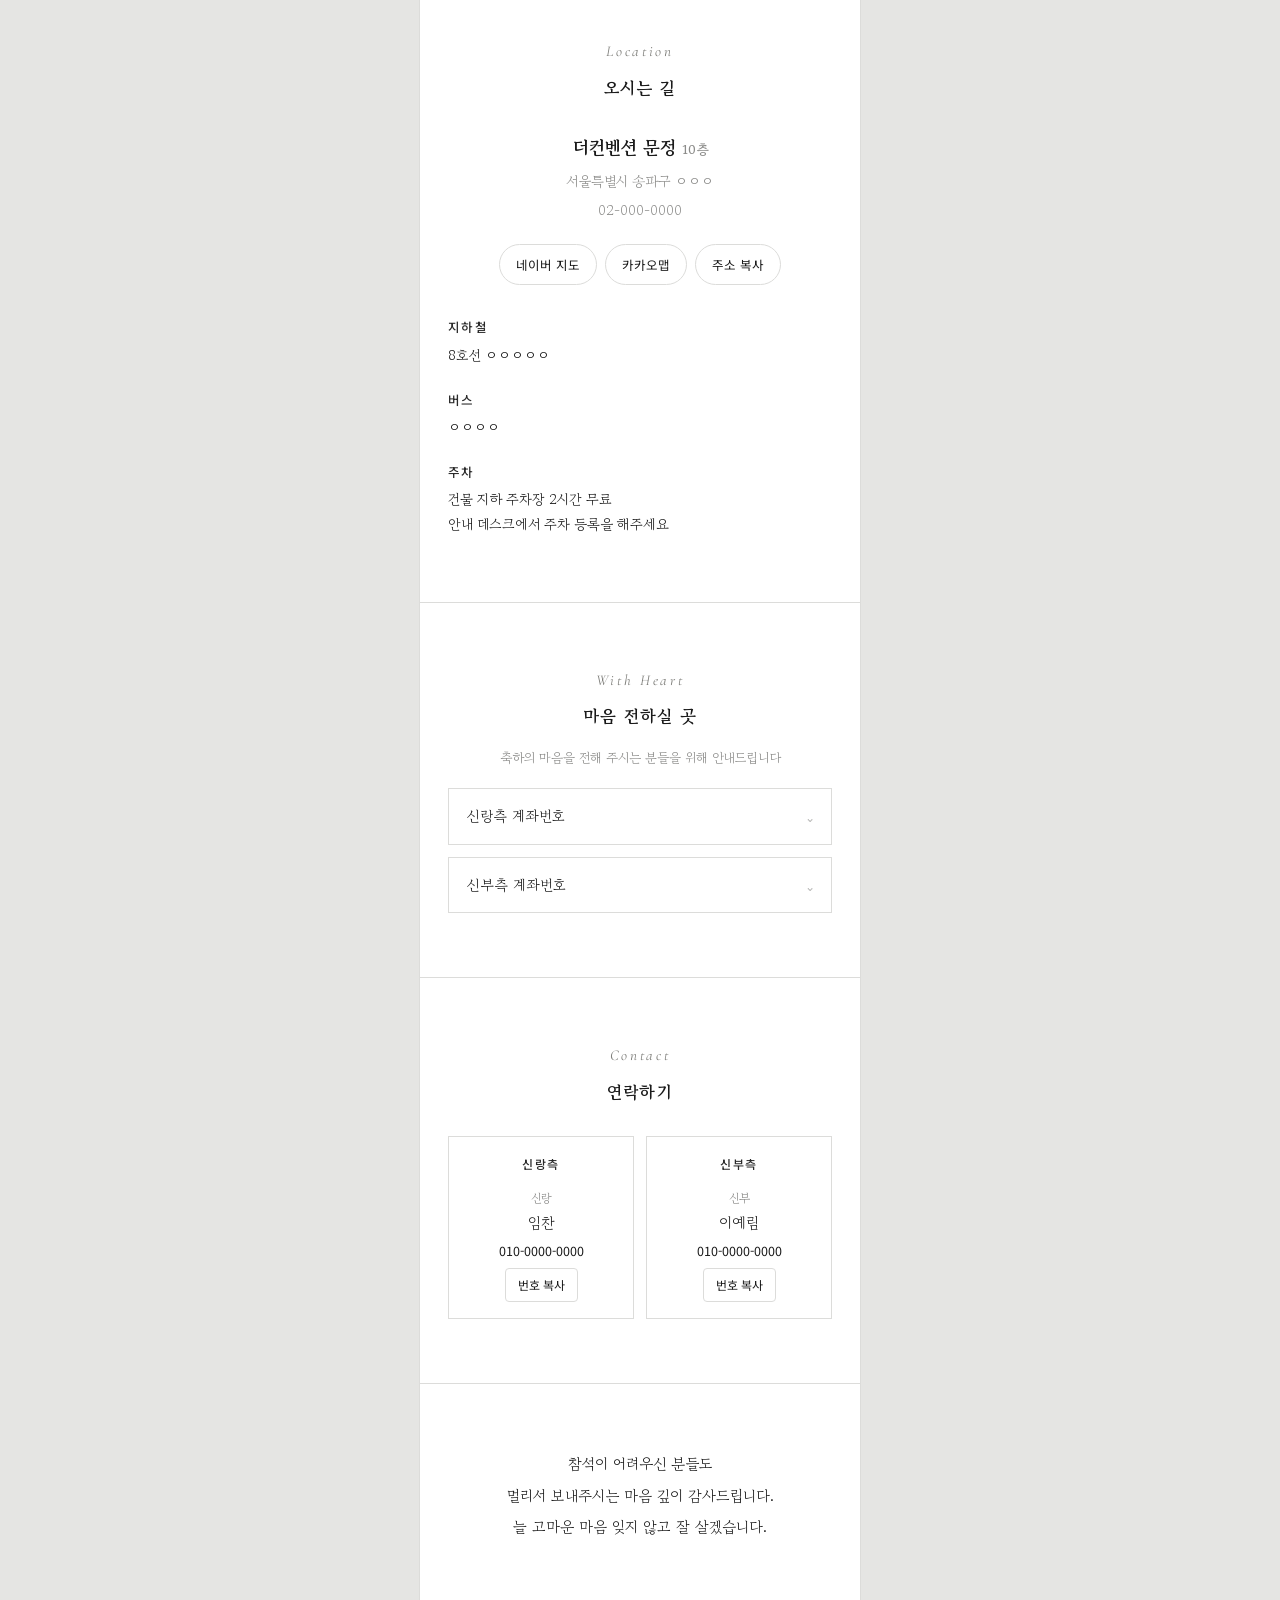
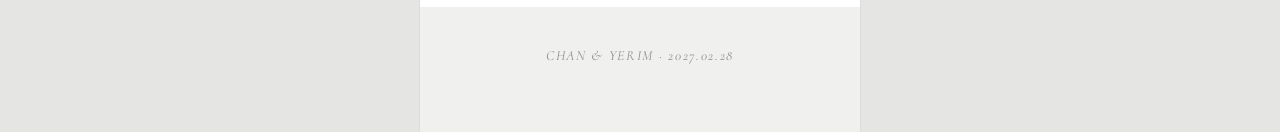
